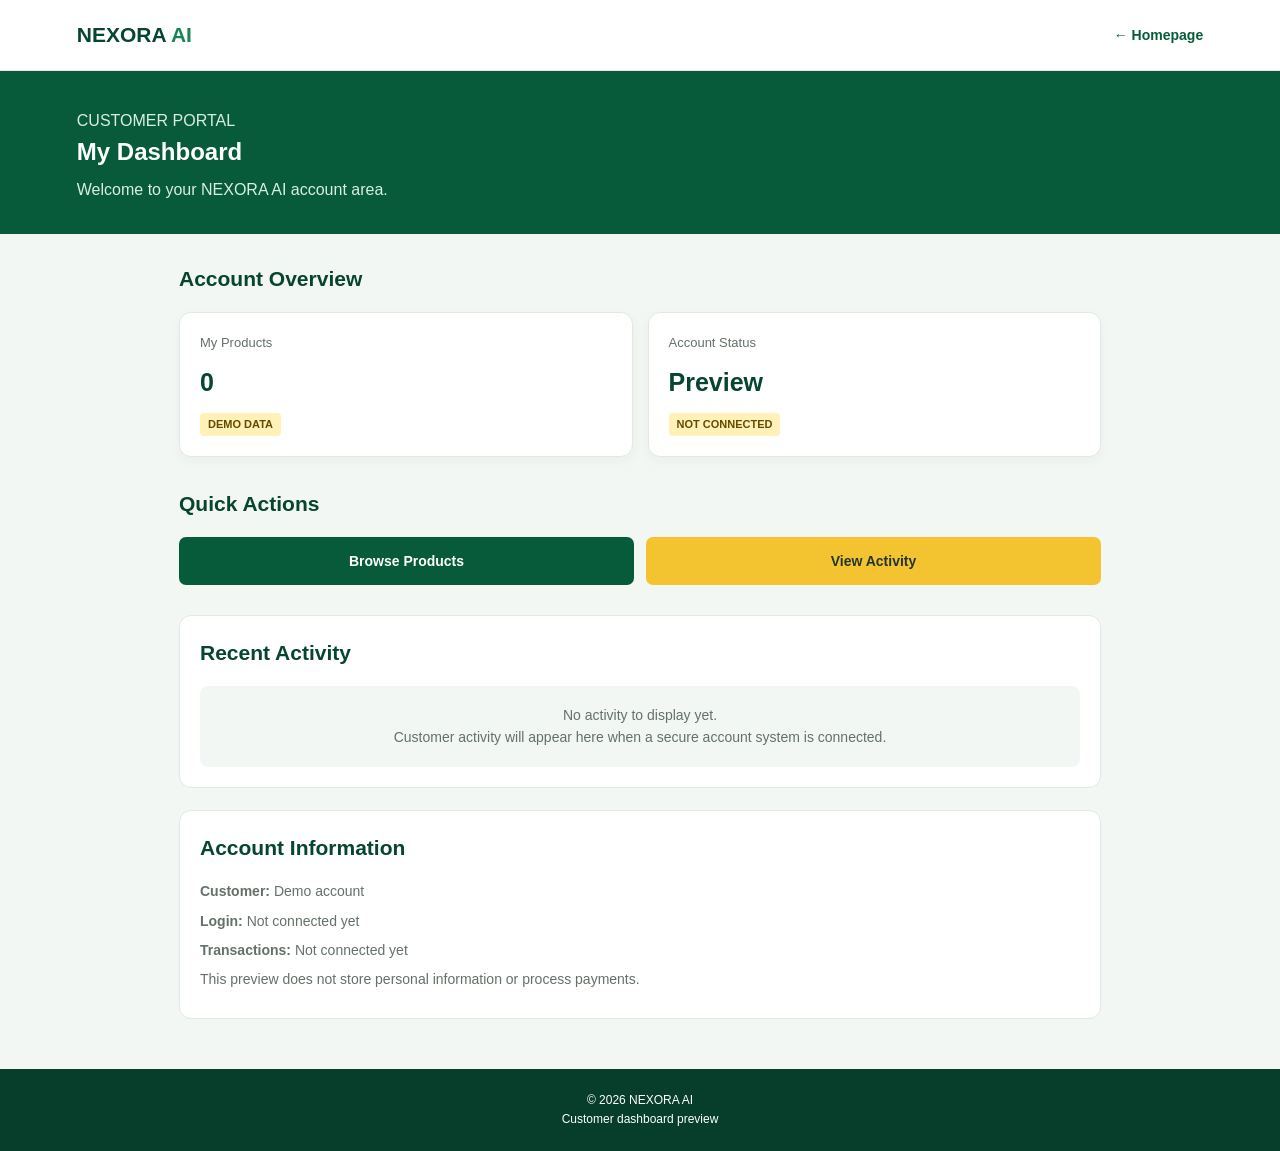
==== dashboard.html @ 17c84455 "Create dashboard.html" ====
<!DOCTYPE html>
<html lang="en">
<head>
  <meta charset="UTF-8">
  <meta name="viewport" content="width=device-width, initial-scale=1.0">
  <title>Customer Dashboard | NEXORA AI</title>

  <style>
    * {
      box-sizing: border-box;
      margin: 0;
      padding: 0;
    }

    body {
      font-family: Arial, sans-serif;
      background: #f3f7f4;
      color: #24352b;
      line-height: 1.6;
    }

    header {
      background: #ffffff;
      padding: 18px 6%;
      display: flex;
      justify-content: space-between;
      align-items: center;
      gap: 12px;
      border-bottom: 1px solid #e1e9e3;
    }

    .logo {
      color: #06452f;
      font-size: 21px;
      font-weight: 800;
      text-decoration: none;
    }

    .logo span {
      color: #168653;
    }

    .home-link {
      color: #075b3b;
      font-size: 14px;
      font-weight: bold;
      text-decoration: none;
    }

    .welcome {
      background: #075b3b;
      color: white;
      padding: 32px 6%;
    }

    .welcome p {
      color: #d9eee2;
      margin-top: 5px;
    }

    .container {
      max-width: 1050px;
      margin: auto;
      padding: 28px 5%;
    }

    .section-title {
      color: #06452f;
      margin-bottom: 16px;
      font-size: 21px;
    }

    .cards {
      display: grid;
      grid-template-columns: repeat(2, minmax(0, 1fr));
      gap: 15px;
      margin-bottom: 30px;
    }

    .card {
      background: white;
      padding: 20px;
      border: 1px solid #e1e9e3;
      border-radius: 12px;
      box-shadow: 0 4px 12px rgba(0, 50, 25, 0.04);
    }

    .card-label {
      color: #647168;
      font-size: 13px;
    }

    .card h3 {
      color: #06452f;
      font-size: 25px;
      margin: 8px 0;
    }

    .demo-label {
      display: inline-block;
      background: #fff1b8;
      color: #644b00;
      border-radius: 4px;
      padding: 3px 8px;
      font-size: 11px;
      font-weight: bold;
    }

    .actions {
      display: grid;
      grid-template-columns: repeat(2, minmax(0, 1fr));
      gap: 12px;
      margin-bottom: 30px;
    }

    .action-link {
      display: block;
      text-align: center;
      background: #075b3b;
      color: white;
      padding: 13px 10px;
      border-radius: 7px;
      text-decoration: none;
      font-weight: bold;
      font-size: 14px;
    }

    .action-link.secondary {
      background: #f4c430;
      color: #24352b;
    }

    .panel {
      background: white;
      border: 1px solid #e1e9e3;
      border-radius: 12px;
      padding: 20px;
      margin-bottom: 22px;
    }

    .panel p {
      color: #647168;
      font-size: 14px;
      margin: 7px 0;
    }

    .empty-state {
      background: #f3f7f4;
      border-radius: 8px;
      padding: 18px;
      text-align: center;
      color: #647168;
      font-size: 14px;
    }

    footer {
      background: #063d2b;
      color: white;
      text-align: center;
      padding: 22px;
      font-size: 12px;
    }

    @media (max-width: 420px) {
      .cards {
        grid-template-columns: 1fr;
      }

      .welcome {
        padding: 26px 6%;
      }

      .container {
        padding: 23px 5%;
      }
    }
  </style>
</head>

<body>

  <header>
    <a class="logo" href="index.html">NEXORA <span>AI</span></a>
    <a class="home-link" href="index.html">← Homepage</a>
  </header>

  <section class="welcome">
    <p>CUSTOMER PORTAL</p>
    <h1>My Dashboard</h1>
    <p>Welcome to your NEXORA AI account area.</p>
  </section>

  <main class="container">

    <h2 class="section-title">Account Overview</h2>

    <div class="cards">
      <article class="card">
        <p class="card-label">My Products</p>
        <h3>0</h3>
        <span class="demo-label">DEMO DATA</span>
      </article>

      <article class="card">
        <p class="card-label">Account Status</p>
        <h3>Preview</h3>
        <span class="demo-label">NOT CONNECTED</span>
      </article>
    </div>

    <h2 class="section-title">Quick Actions</h2>

    <div class="actions">
      <a class="action-link" href="index.html#products">
        Browse Products
      </a>

      <a class="action-link secondary" href="#activity">
        View Activity
      </a>
    </div>

    <section class="panel" id="activity">
      <h2 class="section-title">Recent Activity</h2>
      <div class="empty-state">
        No activity to display yet.
        <br>
        Customer activity will appear here when a secure account system is connected.
      </div>
    </section>

    <section class="panel">
      <h2 class="section-title">Account Information</h2>
      <p><strong>Customer:</strong> Demo account</p>
      <p><strong>Login:</strong> Not connected yet</p>
      <p><strong>Transactions:</strong> Not connected yet</p>
      <p>This preview does not store personal information or process payments.</p>
    </section>

  </main>

  <footer>
    <p>© 2026 NEXORA AI</p>
    <p>Customer dashboard preview</p>
  </footer>

</body>
</html>
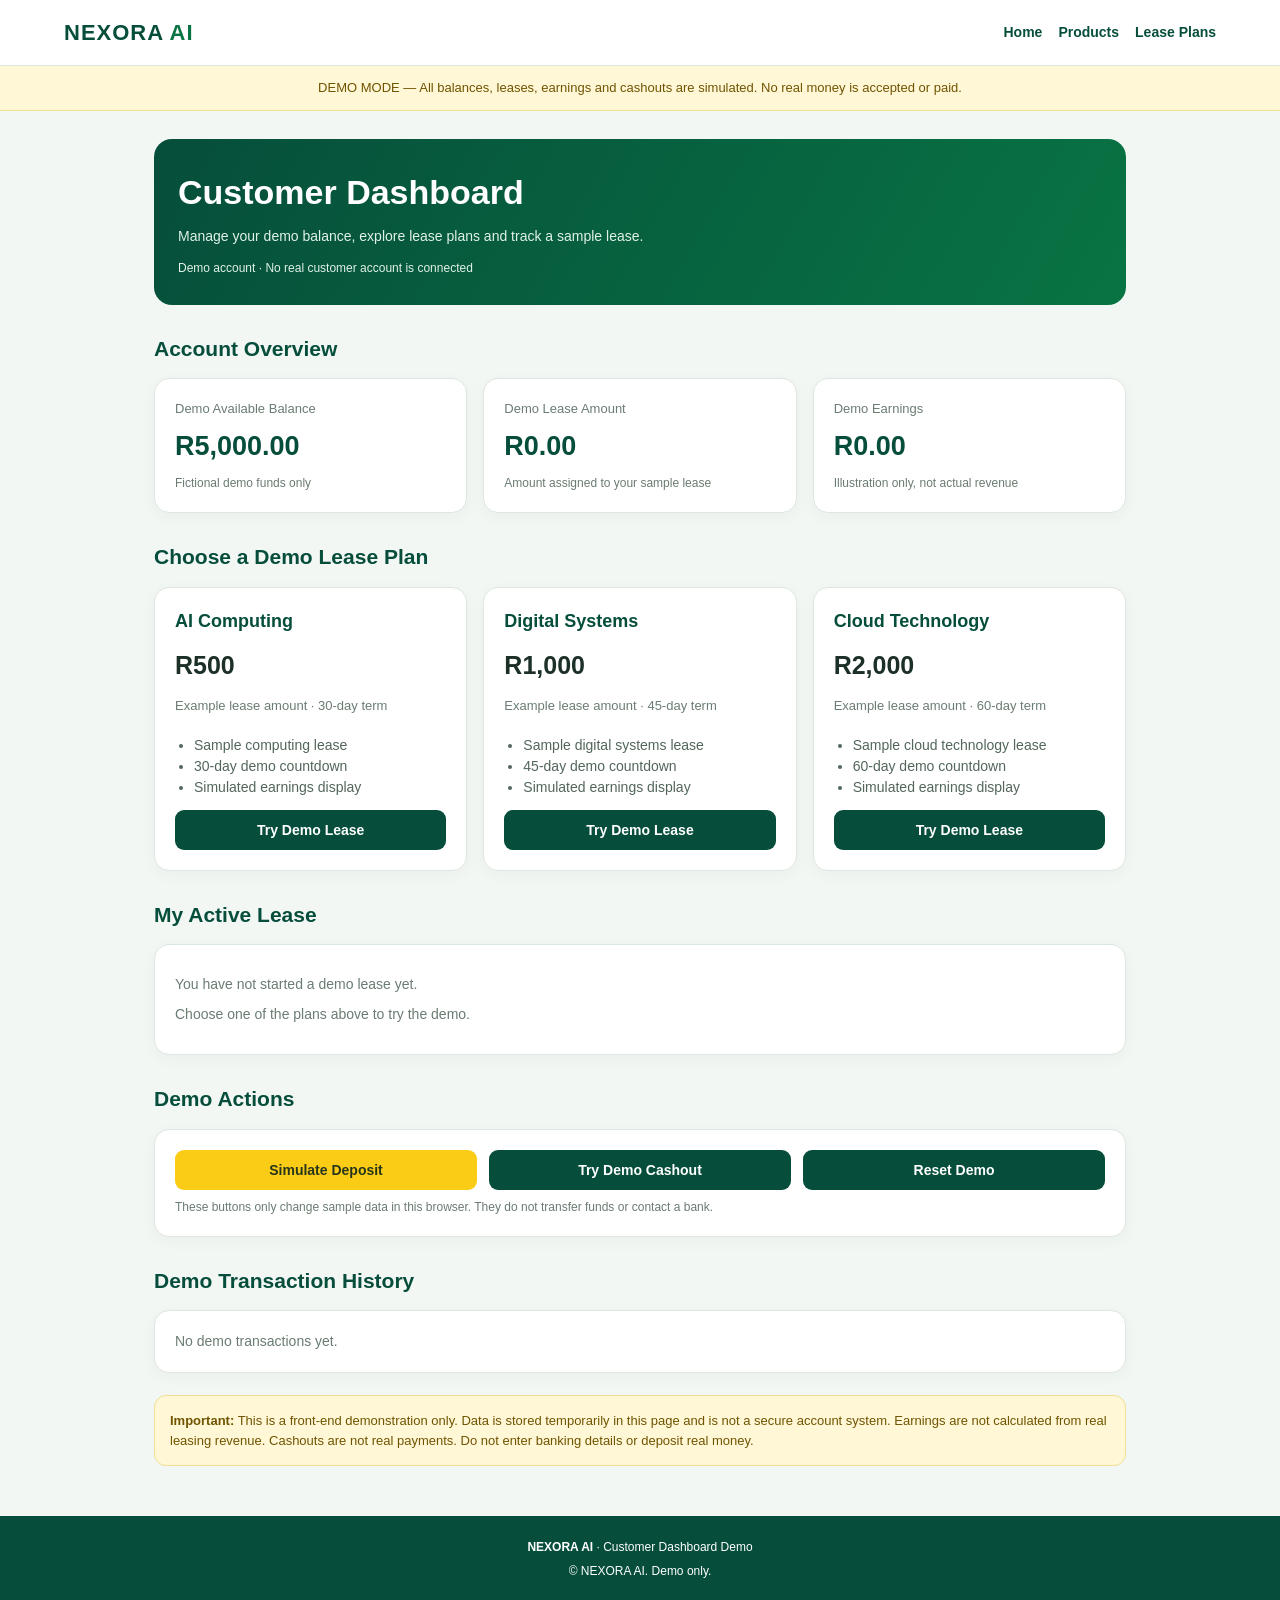
==== commit 8e00f574: "Create dashboard.html" ====
--- a/dashboard.html
+++ b/dashboard.html
@@ -4,9 +4,21 @@
 <head>
   <meta charset="UTF-8">
   <meta name="viewport" content="width=device-width, initial-scale=1.0">
+  <meta name="theme-color" content="#064e3b">
   <title>Customer Dashboard | NEXORA AI</title>
 
   <style>
+    :root {
+      --green: #064e3b;
+      --green2: #087443;
+      --yellow: #facc15;
+      --light: #f3f7f4;
+      --white: #ffffff;
+      --text: #1d3027;
+      --muted: #6b7c72;
+      --border: #dce7df;
+    }
+
     * {
       box-sizing: border-box;
       margin: 0;
@@ -14,236 +26,632 @@
     }
 
     body {
-      font-family: Arial, sans-serif;
-      background: #f3f7f4;
-      color: #24352b;
-      line-height: 1.6;
+      font-family: Arial, Helvetica, sans-serif;
+      background: var(--light);
+      color: var(--text);
+      line-height: 1.5;
     }
 
     header {
-      background: #ffffff;
-      padding: 18px 6%;
+      background: var(--white);
+      padding: 16px 5%;
       display: flex;
       justify-content: space-between;
       align-items: center;
       gap: 12px;
-      border-bottom: 1px solid #e1e9e3;
+      flex-wrap: wrap;
+      border-bottom: 1px solid var(--border);
     }
 
     .logo {
-      color: #06452f;
-      font-size: 21px;
+      color: var(--green);
+      font-size: 22px;
       font-weight: 800;
+      letter-spacing: 1px;
+    }
+
+    .logo span {
+      color: var(--green2);
+    }
+
+    nav {
+      display: flex;
+      gap: 16px;
+      flex-wrap: wrap;
+      align-items: center;
+    }
+
+    nav a {
+      color: var(--green);
       text-decoration: none;
-    }
-
-    .logo span {
-      color: #168653;
-    }
-
-    .home-link {
-      color: #075b3b;
       font-size: 14px;
       font-weight: bold;
-      text-decoration: none;
+    }
+
+    .demo-banner {
+      background: #fff7d6;
+      color: #705400;
+      padding: 12px 5%;
+      text-align: center;
+      font-size: 13px;
+      border-bottom: 1px solid #f2df91;
+    }
+
+    main {
+      max-width: 1100px;
+      margin: auto;
+      padding: 28px 5% 50px;
     }
 
     .welcome {
-      background: #075b3b;
+      background: linear-gradient(120deg, #064e3b, #087443);
       color: white;
-      padding: 32px 6%;
+      border-radius: 18px;
+      padding: 28px 24px;
+      margin-bottom: 24px;
+    }
+
+    .welcome h1 {
+      font-size: clamp(25px, 5vw, 34px);
+      margin-bottom: 8px;
     }
 
     .welcome p {
-      color: #d9eee2;
-      margin-top: 5px;
-    }
-
-    .container {
-      max-width: 1050px;
-      margin: auto;
-      padding: 28px 5%;
+      color: #e0f2e8;
+      font-size: 14px;
     }
 
     .section-title {
-      color: #06452f;
-      margin-bottom: 16px;
       font-size: 21px;
-    }
-
-    .cards {
+      margin: 28px 0 14px;
+      color: var(--green);
+    }
+
+    .grid {
       display: grid;
-      grid-template-columns: repeat(2, minmax(0, 1fr));
-      gap: 15px;
-      margin-bottom: 30px;
+      grid-template-columns: repeat(auto-fit, minmax(220px, 1fr));
+      gap: 16px;
     }
 
     .card {
-      background: white;
+      background: var(--white);
+      border: 1px solid var(--border);
+      border-radius: 15px;
       padding: 20px;
-      border: 1px solid #e1e9e3;
-      border-radius: 12px;
-      box-shadow: 0 4px 12px rgba(0, 50, 25, 0.04);
+      box-shadow: 0 4px 15px rgba(10, 50, 30, 0.04);
     }
 
     .card-label {
-      color: #647168;
+      color: var(--muted);
       font-size: 13px;
-    }
-
-    .card h3 {
-      color: #06452f;
+      margin-bottom: 7px;
+    }
+
+    .amount {
+      color: var(--green);
+      font-size: 27px;
+      font-weight: 800;
+      overflow-wrap: anywhere;
+    }
+
+    .small-note {
+      color: var(--muted);
+      font-size: 12px;
+      margin-top: 8px;
+    }
+
+    .plan {
+      display: flex;
+      flex-direction: column;
+      gap: 12px;
+    }
+
+    .plan h3 {
+      color: var(--green);
+      font-size: 18px;
+    }
+
+    .plan-price {
       font-size: 25px;
-      margin: 8px 0;
-    }
-
-    .demo-label {
+      font-weight: 800;
+    }
+
+    .plan ul {
+      padding-left: 19px;
+      color: #52665a;
+      font-size: 14px;
+    }
+
+    button {
+      border: none;
+      border-radius: 9px;
+      background: var(--green);
+      color: white;
+      font-weight: bold;
+      font-size: 14px;
+      padding: 12px 15px;
+      cursor: pointer;
+      width: 100%;
+    }
+
+    button:hover {
+      background: var(--green2);
+    }
+
+    button.yellow {
+      background: var(--yellow);
+      color: #26351c;
+    }
+
+    button.yellow:hover {
+      background: #e9b900;
+    }
+
+    button:disabled {
+      opacity: 0.5;
+      cursor: not-allowed;
+    }
+
+    .status {
       display: inline-block;
-      background: #fff1b8;
-      color: #644b00;
-      border-radius: 4px;
-      padding: 3px 8px;
-      font-size: 11px;
+      background: #e1f5e8;
+      color: #17653c;
+      border-radius: 30px;
+      padding: 5px 10px;
+      font-size: 12px;
       font-weight: bold;
+    }
+
+    .status.waiting {
+      background: #fff2c8;
+      color: #775900;
+    }
+
+    .lease-details p {
+      margin: 9px 0;
+      font-size: 14px;
+      overflow-wrap: anywhere;
+    }
+
+    .lease-details strong {
+      color: var(--green);
+    }
+
+    .empty {
+      color: var(--muted);
+      font-size: 14px;
     }
 
     .actions {
       display: grid;
-      grid-template-columns: repeat(2, minmax(0, 1fr));
+      grid-template-columns: repeat(auto-fit, minmax(180px, 1fr));
       gap: 12px;
-      margin-bottom: 30px;
-    }
-
-    .action-link {
-      display: block;
-      text-align: center;
-      background: #075b3b;
-      color: white;
-      padding: 13px 10px;
-      border-radius: 7px;
-      text-decoration: none;
-      font-weight: bold;
-      font-size: 14px;
-    }
-
-    .action-link.secondary {
-      background: #f4c430;
-      color: #24352b;
-    }
-
-    .panel {
-      background: white;
-      border: 1px solid #e1e9e3;
+    }
+
+    .notice {
+      background: #fff7d6;
+      border: 1px solid #f2df91;
+      color: #705400;
+      padding: 15px;
       border-radius: 12px;
-      padding: 20px;
-      margin-bottom: 22px;
-    }
-
-    .panel p {
-      color: #647168;
-      font-size: 14px;
-      margin: 7px 0;
-    }
-
-    .empty-state {
-      background: #f3f7f4;
-      border-radius: 8px;
-      padding: 18px;
-      text-align: center;
-      color: #647168;
-      font-size: 14px;
+      font-size: 13px;
+      margin-top: 22px;
+    }
+
+    .history {
+      overflow-wrap: anywhere;
+      font-size: 13px;
+    }
+
+    .history-item {
+      padding: 12px 0;
+      border-bottom: 1px solid var(--border);
+    }
+
+    .history-item:last-child {
+      border-bottom: none;
     }
 
     footer {
-      background: #063d2b;
+      background: var(--green);
       color: white;
       text-align: center;
-      padding: 22px;
+      padding: 22px 5%;
       font-size: 12px;
     }
 
-    @media (max-width: 420px) {
-      .cards {
-        grid-template-columns: 1fr;
+    @media (max-width: 480px) {
+      header {
+        align-items: flex-start;
+      }
+
+      nav {
+        gap: 12px;
       }
 
       .welcome {
-        padding: 26px 6%;
-      }
-
-      .container {
-        padding: 23px 5%;
+        padding: 23px 18px;
+      }
+
+      .amount {
+        font-size: 24px;
       }
     }
   </style>
 </head>
 
 <body>
-
   <header>
-    <a class="logo" href="index.html">NEXORA <span>AI</span></a>
-    <a class="home-link" href="index.html">← Homepage</a>
+    <a class="logo" href="index.html" style="text-decoration:none">
+      NEXORA <span>AI</span>
+    </a>
+
+    <nav>
+      <a href="index.html">Home</a>
+      <a href="product.html">Products</a>
+      <a href="#plans">Lease Plans</a>
+    </nav>
   </header>
 
-  <section class="welcome">
-    <p>CUSTOMER PORTAL</p>
-    <h1>My Dashboard</h1>
-    <p>Welcome to your NEXORA AI account area.</p>
-  </section>
-
-  <main class="container">
+  <div class="demo-banner">
+    DEMO MODE — All balances, leases, earnings and cashouts are simulated.
+    No real money is accepted or paid.
+  </div>
+
+  <main>
+    <section class="welcome">
+      <h1>Customer Dashboard</h1>
+      <p>Manage your demo balance, explore lease plans and track a sample lease.</p>
+      <p style="margin-top:12px;font-size:12px">
+        Demo account · No real customer account is connected
+      </p>
+    </section>
 
     <h2 class="section-title">Account Overview</h2>
 
-    <div class="cards">
-      <article class="card">
-        <p class="card-label">My Products</p>
-        <h3>0</h3>
-        <span class="demo-label">DEMO DATA</span>
+    <div class="grid">
+      <div class="card">
+        <p class="card-label">Demo Available Balance</p>
+        <p class="amount" id="balance">R5,000.00</p>
+        <p class="small-note">Fictional demo funds only</p>
+      </div>
+
+      <div class="card">
+        <p class="card-label">Demo Lease Amount</p>
+        <p class="amount" id="leaseAmount">R0.00</p>
+        <p class="small-note">Amount assigned to your sample lease</p>
+      </div>
+
+      <div class="card">
+        <p class="card-label">Demo Earnings</p>
+        <p class="amount" id="earnings">R0.00</p>
+        <p class="small-note">Illustration only, not actual revenue</p>
+      </div>
+    </div>
+
+    <h2 class="section-title" id="plans">Choose a Demo Lease Plan</h2>
+
+    <div class="grid">
+      <article class="card plan">
+        <h3>AI Computing</h3>
+        <p class="plan-price">R500</p>
+        <p class="card-label">Example lease amount · 30-day term</p>
+        <ul>
+          <li>Sample computing lease</li>
+          <li>30-day demo countdown</li>
+          <li>Simulated earnings display</li>
+        </ul>
+        <button onclick="startLease('AI Computing', 500, 30)">
+          Try Demo Lease
+        </button>
       </article>
 
-      <article class="card">
-        <p class="card-label">Account Status</p>
-        <h3>Preview</h3>
-        <span class="demo-label">NOT CONNECTED</span>
+      <article class="card plan">
+        <h3>Digital Systems</h3>
+        <p class="plan-price">R1,000</p>
+        <p class="card-label">Example lease amount · 45-day term</p>
+        <ul>
+          <li>Sample digital systems lease</li>
+          <li>45-day demo countdown</li>
+          <li>Simulated earnings display</li>
+        </ul>
+        <button onclick="startLease('Digital Systems', 1000, 45)">
+          Try Demo Lease
+        </button>
+      </article>
+
+      <article class="card plan">
+        <h3>Cloud Technology</h3>
+        <p class="plan-price">R2,000</p>
+        <p class="card-label">Example lease amount · 60-day term</p>
+        <ul>
+          <li>Sample cloud technology lease</li>
+          <li>60-day demo countdown</li>
+          <li>Simulated earnings display</li>
+        </ul>
+        <button onclick="startLease('Cloud Technology', 2000, 60)">
+          Try Demo Lease
+        </button>
       </article>
     </div>
 
-    <h2 class="section-title">Quick Actions</h2>
-
-    <div class="actions">
-      <a class="action-link" href="index.html#products">
-        Browse Products
-      </a>
-
-      <a class="action-link secondary" href="#activity">
-        View Activity
-      </a>
+    <h2 class="section-title">My Active Lease</h2>
+
+    <section class="card lease-details" id="activeLease">
+      <p class="empty">You have not started a demo lease yet.</p>
+      <p class="small-note">Choose one of the plans above to try the demo.</p>
+    </section>
+
+    <h2 class="section-title">Demo Actions</h2>
+
+    <div class="card">
+      <div class="actions">
+        <button class="yellow" onclick="simulateDeposit()">
+          Simulate Deposit
+        </button>
+        <button onclick="requestCashout()">
+          Try Demo Cashout
+        </button>
+        <button onclick="resetDemo()">
+          Reset Demo
+        </button>
+      </div>
+      <p class="small-note">
+        These buttons only change sample data in this browser.
+        They do not transfer funds or contact a bank.
+      </p>
     </div>
 
-    <section class="panel" id="activity">
-      <h2 class="section-title">Recent Activity</h2>
-      <div class="empty-state">
-        No activity to display yet.
-        <br>
-        Customer activity will appear here when a secure account system is connected.
-      </div>
+    <h2 class="section-title">Demo Transaction History</h2>
+
+    <section class="card history" id="history">
+      <p class="empty">No demo transactions yet.</p>
     </section>
 
-    <section class="panel">
-      <h2 class="section-title">Account Information</h2>
-      <p><strong>Customer:</strong> Demo account</p>
-      <p><strong>Login:</strong> Not connected yet</p>
-      <p><strong>Transactions:</strong> Not connected yet</p>
-      <p>This preview does not store personal information or process payments.</p>
-    </section>
-
+    <div class="notice">
+      <strong>Important:</strong> This is a front-end demonstration only.
+      Data is stored temporarily in this page and is not a secure account
+      system. Earnings are not calculated from real leasing revenue.
+      Cashouts are not real payments. Do not enter banking details or
+      deposit real money.
+    </div>
   </main>
 
   <footer>
-    <p>© 2026 NEXORA AI</p>
-    <p>Customer dashboard preview</p>
+    <p><strong>NEXORA AI</strong> · Customer Dashboard Demo</p>
+    <p style="margin-top:6px">
+      © <span id="year"></span> NEXORA AI. Demo only.
+    </p>
   </footer>
 
+  <script>
+    const INITIAL_BALANCE = 5000;
+
+    let balance = INITIAL_BALANCE;
+    let lease = null;
+    let earnings = 0;
+    let history = [];
+
+    const money = value =>
+      "R" + value.toLocaleString("en-ZA", {
+        minimumFractionDigits: 2,
+        maximumFractionDigits: 2
+      });
+
+    function addHistory(message) {
+      history.unshift({
+        message,
+        date: new Date().toLocaleString("en-ZA")
+      });
+      renderHistory();
+    }
+
+    function renderHistory() {
+      const box = document.getElementById("history");
+
+      if (history.length === 0) {
+        box.innerHTML = '<p class="empty">No demo transactions yet.</p>';
+        return;
+      }
+
+      box.innerHTML = history.map(item =>
+        '<div class="history-item"><strong>' +
+        escapeHTML(item.message) +
+        '</strong><br><span class="small-note">' +
+        escapeHTML(item.date) +
+        '</span></div>'
+      ).join("");
+    }
+
+    function escapeHTML(value) {
+      return String(value).replace(/[&<>"']/g, char => ({
+        "&": "&amp;",
+        "<": "&lt;",
+        ">": "&gt;",
+        '"': "&quot;",
+        "'": "&#39;"
+      })[char]);
+    }
+
+    function render() {
+      document.getElementById("balance").textContent = money(balance);
+      document.getElementById("leaseAmount").textContent =
+        money(lease ? lease.amount : 0);
+      document.getElementById("earnings").textContent = money(earnings);
+
+      const box = document.getElementById("activeLease");
+
+      if (!lease) {
+        box.innerHTML =
+          '<p class="empty">You have not started a demo lease yet.</p>' +
+          '<p class="small-note">Choose one of the plans above to try the demo.</p>';
+        return;
+      }
+
+      const remaining = lease.endTime - Date.now();
+      const completed = remaining <= 0;
+
+      box.innerHTML =
+        '<p><strong>Product:</strong> ' + escapeHTML(lease.name) + '</p>' +
+        '<p><strong>Lease amount:</strong> ' + money(lease.amount) + '</p>' +
+        '<p><strong>Started:</strong> ' + escapeHTML(lease.startDate) + '</p>' +
+        '<p><strong>Ends:</strong> ' + escapeHTML(lease.endDate) + '</p>' +
+        '<p><strong>Status:</strong> <span class="status ' +
+        (completed ? '' : 'waiting') + '">' +
+        (completed ? 'Demo term completed' : 'Demo lease active') +
+        '</span></p>' +
+        '<p><strong>Time remaining:</strong> ' +
+        (completed ? 'Term completed' : formatTime(remaining)) + '</p>' +
+        '<p class="small-note">The countdown is shortened for demonstration.
+        No real earnings accrue during this period.</p>';
+
+      const buttons = document.querySelectorAll(".plan button");
+      buttons.forEach(button => {
+        button.disabled = !!lease;
+      });
+    }
+
+    function formatTime(ms) {
+      const totalSeconds = Math.max(0, Math.floor(ms / 1000));
+      const days = Math.floor(totalSeconds / 86400);
+      const hours = Math.floor((totalSeconds % 86400) / 3600);
+      const minutes = Math.floor((totalSeconds % 3600) / 60);
+      const seconds = totalSeconds % 60;
+
+      return days + "d " + hours + "h " +
+        minutes + "m " + seconds + "s";
+    }
+
+    function startLease(name, amount, days) {
+      if (lease) {
+        alert("Finish or reset your current demo lease first.");
+        return;
+      }
+
+      if (balance < amount) {
+        alert("Your demo balance is too low. Try the demo deposit button.");
+        return;
+      }
+
+      const confirmed = confirm(
+        "Start a simulated " + name + " lease for " +
+        money(amount) + " with a " + days +
+        "-day example term? No real money will be used."
+      );
+
+      if (!confirmed) return;
+
+      balance -= amount;
+
+      // One demo day lasts 10 seconds so the countdown can be tested.
+      const demoDuration = days * 10 * 1000;
+      const startTime = Date.now();
+
+      lease = {
+        name,
+        amount,
+        days,
+        startTime,
+        endTime: startTime + demoDuration,
+        startDate: new Date(startTime).toLocaleString("en-ZA"),
+        endDate: new Date(startTime + demoDuration).toLocaleString("en-ZA"),
+        cashoutDone: false
+      };
+
+      earnings = 0;
+      addHistory("Started simulated lease: " + name + " (" + money(amount) + ")");
+      render();
+    }
+
+    function simulateDeposit() {
+      const amount = 1000;
+
+      const confirmed = confirm(
+        "Add R1,000 in fictional demo funds? This does not process a real payment."
+      );
+
+      if (!confirmed) return;
+
+      balance += amount;
+      addHistory("Simulated demo deposit: " + money(amount));
+      render();
+      alert("Demo balance updated. No payment was made.");
+    }
+
+    function requestCashout() {
+      if (!lease) {
+        alert("Start a demo lease before trying the cashout feature.");
+        return;
+      }
+
+      if (Date.now() < lease.endTime) {
+        alert(
+          "Your demo lease has not ended yet. Wait for the countdown to finish."
+        );
+        return;
+      }
+
+      if (lease.cashoutDone) {
+        alert("The demo cashout has already been completed.");
+        return;
+      }
+
+      // No invented profit: this demo returns the simulated lease amount only.
+      const payout = lease.amount;
+
+      const confirmed = confirm(
+        "Simulate cashout of " + money(payout) +
+        "? This is a fictional demonstration, not a real payment."
+      );
+
+      if (!confirmed) return;
+
+      balance += payout;
+      lease.cashoutDone = true;
+
+      addHistory("Simulated cashout completed: " + money(payout));
+      render();
+
+      alert(
+        "Demo cashout complete. The fictional amount was added to the demo balance. No money was transferred."
+      );
+    }
+
+    function resetDemo() {
+      const confirmed = confirm(
+        "Reset all demo balances, leases and transaction history?"
+      );
+
+      if (!confirmed) return;
+
+      balance = INITIAL_BALANCE;
+      lease = null;
+      earnings = 0;
+      history = [];
+
+      renderHistory();
+      render();
+
+      document.querySelectorAll(".plan button").forEach(button => {
+        button.disabled = false;
+      });
+
+      alert("Demo reset complete.");
+    }
+
+    document.getElementById("year").textContent =
+      new Date().getFullYear();
+
+    render();
+
+    // Refresh the countdown once per second.
+    setInterval(() => {
+      if (lease && Date.now() >= lease.endTime && !lease.cashoutDone) {
+        render();
+      } else if (lease) {
+        render();
+      }
+    }, 1000);
+  </script>
 </body>
 </html>
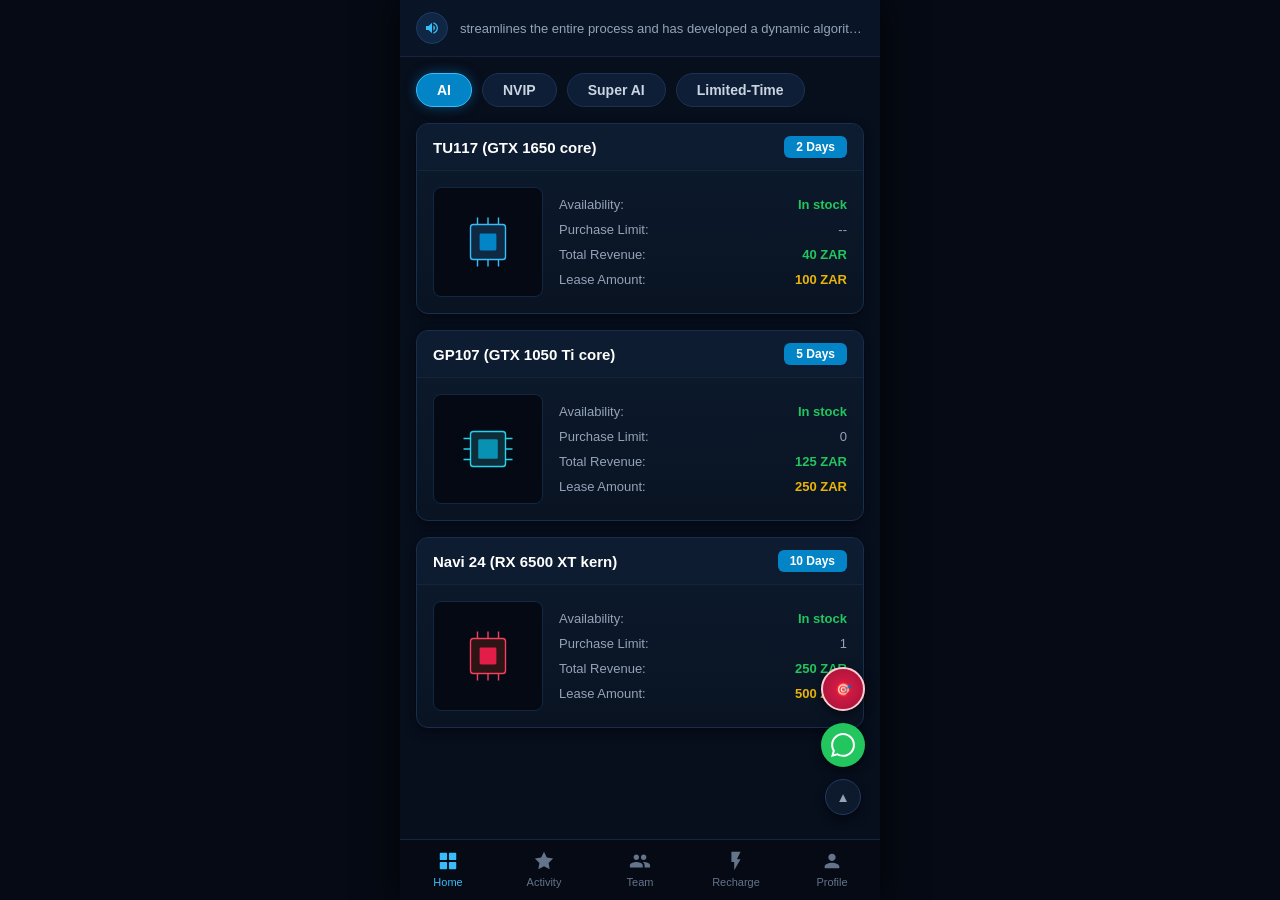
==== commit de12cf0d: "Update print statement from 'Hello' to 'Goodbye'" ====
--- a/dashboard.html
+++ b/dashboard.html
@@ -1,657 +1,1133 @@
-
 <!DOCTYPE html>
 <html lang="en">
 <head>
-  <meta charset="UTF-8">
-  <meta name="viewport" content="width=device-width, initial-scale=1.0">
-  <meta name="theme-color" content="#064e3b">
-  <title>Customer Dashboard | NEXORA AI</title>
-
+  <meta charset="UTF-8" />
+  <meta name="viewport" content="width=device-width, initial-scale=1.0" />
+  <title>AI Hardware Dashboard Platform</title>
   <style>
-    :root {
-      --green: #064e3b;
-      --green2: #087443;
-      --yellow: #facc15;
-      --light: #f3f7f4;
-      --white: #ffffff;
-      --text: #1d3027;
-      --muted: #6b7c72;
-      --border: #dce7df;
-    }
-
+    /* ==========================================================================
+       RESET & BASE STYLES
+       ========================================================================== */
     * {
       box-sizing: border-box;
       margin: 0;
       padding: 0;
+      font-family: -apple-system, BlinkMacSystemFont, "Segoe UI", Roboto, Helvetica, Arial, sans-serif;
+      -webkit-tap-highlight-color: transparent;
     }
 
     body {
-      font-family: Arial, Helvetica, sans-serif;
-      background: var(--light);
-      color: var(--text);
-      line-height: 1.5;
-    }
-
-    header {
-      background: var(--white);
-      padding: 16px 5%;
+      background-color: #050a14;
+      color: #e2e8f0;
+      display: flex;
+      justify-content: center;
+      min-height: 100vh;
+    }
+
+    /* Mobile Container App Frame */
+    .app-container {
+      width: 100%;
+      max-width: 480px;
+      background-color: #070e1c;
+      min-height: 100vh;
+      position: relative;
+      padding-bottom: 90px;
+      box-shadow: 0 0 35px rgba(0, 0, 0, 0.8);
+      display: flex;
+      flex-direction: column;
+    }
+
+    /* Page View Containers */
+    .page-view {
+      display: none;
+      flex-direction: column;
+      width: 100%;
+    }
+
+    .page-view.active {
+      display: flex;
+    }
+
+    /* ==========================================================================
+       HOME PAGE STYLES
+       ========================================================================== */
+    .header-ticker {
+      display: flex;
+      align-items: center;
+      padding: 12px 16px;
+      background: rgba(11, 23, 42, 0.8);
+      border-bottom: 1px solid #14243b;
+      gap: 12px;
+    }
+
+    .audio-icon-btn {
+      background: #0f2744;
+      border: 1px solid #1c3c66;
+      border-radius: 50%;
+      width: 32px;
+      height: 32px;
+      display: flex;
+      align-items: center;
+      justify-content: center;
+      color: #38bdf8;
+      cursor: pointer;
+      flex-shrink: 0;
+    }
+
+    .ticker-text {
+      font-size: 13px;
+      color: #94a3b8;
+      white-space: nowrap;
+      overflow: hidden;
+      text-overflow: ellipsis;
+      flex-grow: 1;
+    }
+
+    .tabs-wrapper {
+      padding: 16px;
+      overflow-x: auto;
+      scrollbar-width: none;
+      -ms-overflow-style: none;
+    }
+
+    .tabs-wrapper::-webkit-scrollbar {
+      display: none;
+    }
+
+    .tabs-list {
+      display: flex;
+      gap: 10px;
+      width: max-content;
+    }
+
+    .tab-btn {
+      background: #0e1e36;
+      border: 1px solid #1a3254;
+      color: #cbd5e1;
+      padding: 8px 20px;
+      border-radius: 20px;
+      font-size: 14px;
+      font-weight: 600;
+      cursor: pointer;
+      transition: all 0.2s ease;
+    }
+
+    .tab-btn.active {
+      background: #0284c7;
+      border-color: #38bdf8;
+      color: #ffffff;
+      box-shadow: 0 0 12px rgba(2, 132, 199, 0.5);
+    }
+
+    .cards-container {
+      padding: 0 16px;
+      display: flex;
+      flex-direction: column;
+      gap: 16px;
+    }
+
+    .card {
+      background: linear-gradient(180deg, #0d1b2e 0%, #091322 100%);
+      border: 1px solid #182e4b;
+      border-radius: 12px;
+      overflow: hidden;
+      box-shadow: 0 4px 12px rgba(0, 0, 0, 0.4);
+      cursor: pointer;
+    }
+
+    .card-header {
       display: flex;
       justify-content: space-between;
       align-items: center;
-      gap: 12px;
-      flex-wrap: wrap;
-      border-bottom: 1px solid var(--border);
-    }
-
-    .logo {
-      color: var(--green);
+      padding: 12px 16px;
+      border-bottom: 1px solid #14263e;
+      background: rgba(15, 30, 52, 0.5);
+    }
+
+    .card-title {
+      font-size: 15px;
+      font-weight: 700;
+      color: #ffffff;
+    }
+
+    .badge-days {
+      background: #0284c7;
+      color: #ffffff;
+      font-size: 12px;
+      font-weight: 700;
+      padding: 4px 12px;
+      border-radius: 6px;
+    }
+
+    .card-body {
+      display: flex;
+      padding: 16px;
+      gap: 16px;
+      align-items: center;
+    }
+
+    .chip-image-container {
+      width: 110px;
+      height: 110px;
+      background: #040914;
+      border: 1px solid #132742;
+      border-radius: 8px;
+      display: flex;
+      align-items: center;
+      justify-content: center;
+      flex-shrink: 0;
+    }
+
+    .card-details {
+      flex-grow: 1;
+      display: flex;
+      flex-direction: column;
+      gap: 10px;
+    }
+
+    .detail-row {
+      display: flex;
+      justify-content: space-between;
+      align-items: center;
+      font-size: 13px;
+    }
+
+    .detail-label {
+      color: #94a3b8;
+    }
+
+    .status-in-stock {
+      color: #22c55e;
+      font-weight: 600;
+    }
+
+    .value-white {
+      color: #94a3b8;
+    }
+
+    .value-revenue {
+      color: #22c55e;
+      font-weight: 700;
+    }
+
+    .value-lease {
+      color: #eab308;
+      font-weight: 700;
+    }
+
+    /* ==========================================================================
+       PROFILE PAGE STYLES (SCREENSHOT 2)
+       ========================================================================== */
+    .profile-header {
+      padding: 24px 20px 16px 20px;
+      display: flex;
+      align-items: flex-start;
+      gap: 16px;
+      position: relative;
+    }
+
+    .avatar-glow-ring {
+      width: 64px;
+      height: 64px;
+      border-radius: 50%;
+      background: radial-gradient(circle, #0284c7 0%, #0369a1 60%, transparent 100%);
+      display: flex;
+      align-items: center;
+      justify-content: center;
+      border: 2px solid #38bdf8;
+      box-shadow: 0 0 16px rgba(56, 189, 248, 0.4);
+      flex-shrink: 0;
+    }
+
+    .avatar-text {
+      font-weight: 900;
+      font-size: 22px;
+      color: #ffffff;
+      letter-spacing: 1px;
+    }
+
+    .user-info {
+      display: flex;
+      flex-direction: column;
+      gap: 6px;
+      flex-grow: 1;
+    }
+
+    .user-id {
       font-size: 22px;
       font-weight: 800;
+      color: #38bdf8;
+      letter-spacing: 0.5px;
+    }
+
+    .user-badge-row {
+      display: flex;
+      align-items: center;
+      gap: 8px;
+    }
+
+    .vip-badge {
+      background: rgba(2, 132, 199, 0.2);
+      border: 1px solid #0284c7;
+      color: #38bdf8;
+      font-size: 11px;
+      font-weight: 700;
+      padding: 2px 10px;
+      border-radius: 12px;
+      display: inline-flex;
+      align-items: center;
+      gap: 4px;
+    }
+
+    .invitation-code {
+      font-size: 13px;
+      color: #94a3b8;
+      display: flex;
+      align-items: center;
+      gap: 6px;
+    }
+
+    .code-num {
+      color: #cbd5e1;
+      font-weight: 600;
+    }
+
+    .copy-icon {
+      cursor: pointer;
+      color: #64748b;
+      transition: color 0.2s;
+    }
+
+    .copy-icon:hover {
+      color: #38bdf8;
+    }
+
+    .lang-btn {
+      position: absolute;
+      top: 24px;
+      right: 20px;
+      background: rgba(15, 30, 52, 0.8);
+      border: 1px solid #1e3a60;
+      color: #38bdf8;
+      padding: 6px 12px;
+      border-radius: 8px;
+      font-size: 12px;
+      display: flex;
+      align-items: center;
+      gap: 6px;
+      cursor: pointer;
+    }
+
+    /* Cards Grid Layouts */
+    .section-box {
+      margin: 0 16px 16px 16px;
+      background: linear-gradient(180deg, #0b172a 0%, #081120 100%);
+      border: 1px solid #142847;
+      border-radius: 14px;
+      padding: 16px;
+    }
+
+    .grid-2 {
+      display: grid;
+      grid-template-columns: 1fr 1fr;
+      gap: 16px;
+    }
+
+    .grid-2-divider {
+      position: relative;
+    }
+
+    .grid-2-divider::after {
+      content: "";
+      position: absolute;
+      right: -8px;
+      top: 10%;
+      height: 80%;
+      width: 1px;
+      background: #142847;
+    }
+
+    .grid-4 {
+      display: grid;
+      grid-template-columns: repeat(4, 1fr);
+      gap: 8px;
+    }
+
+    .stat-card {
+      display: flex;
+      flex-direction: column;
+      align-items: center;
+      justify-content: center;
+      text-align: center;
+    }
+
+    .stat-val {
+      font-size: 24px;
+      font-weight: 800;
+      color: #38bdf8;
+      margin-bottom: 4px;
+    }
+
+    .stat-label {
+      font-size: 12px;
+      color: #64748b;
+    }
+
+    .stat-val-white {
+      font-size: 20px;
+      font-weight: 700;
+      color: #ffffff;
+      margin-bottom: 4px;
+    }
+
+    .action-card {
+      background: #0d1b2e;
+      border: 1px solid #162c4a;
+      border-radius: 10px;
+      padding: 14px 6px;
+      display: flex;
+      flex-direction: column;
+      align-items: center;
+      justify-content: center;
+      gap: 8px;
+      cursor: pointer;
+      transition: background 0.2s;
+    }
+
+    .action-card:hover {
+      background: #11233b;
+    }
+
+    .action-icon {
+      width: 26px;
+      height: 26px;
+      color: #38bdf8;
+    }
+
+    .action-title {
+      font-size: 12px;
+      font-weight: 600;
+      color: #ffffff;
+      text-align: center;
+      line-height: 1.2;
+    }
+
+    /* Redeem Gift Section */
+    .gift-header {
+      display: flex;
+      align-items: center;
+      gap: 12px;
+      margin-bottom: 14px;
+    }
+
+    .gift-icon-wrapper {
+      width: 38px;
+      height: 38px;
+      background: rgba(2, 132, 199, 0.15);
+      border-radius: 8px;
+      display: flex;
+      align-items: center;
+      justify-content: center;
+      color: #38bdf8;
+    }
+
+    .gift-title {
+      font-size: 14px;
+      font-weight: 700;
+      color: #ffffff;
+    }
+
+    .gift-subtitle {
+      font-size: 11px;
+      color: #64748b;
+    }
+
+    .gift-input-row {
+      display: flex;
+      gap: 10px;
+    }
+
+    .gift-input {
+      flex-grow: 1;
+      background: #091322;
+      border: 1px solid #162c4a;
+      border-radius: 8px;
+      padding: 10px 14px;
+      color: #ffffff;
+      font-size: 13px;
+      outline: none;
       letter-spacing: 1px;
     }
 
-    .logo span {
-      color: var(--green2);
-    }
-
-    nav {
-      display: flex;
-      gap: 16px;
-      flex-wrap: wrap;
-      align-items: center;
-    }
-
-    nav a {
-      color: var(--green);
-      text-decoration: none;
-      font-size: 14px;
-      font-weight: bold;
-    }
-
-    .demo-banner {
-      background: #fff7d6;
-      color: #705400;
-      padding: 12px 5%;
-      text-align: center;
+    .gift-input::placeholder {
+      color: #475569;
+      letter-spacing: normal;
+    }
+
+    .gift-claim-btn {
+      background: #1e293b;
+      border: 1px solid #334155;
+      color: #94a3b8;
+      padding: 0 20px;
+      border-radius: 8px;
       font-size: 13px;
-      border-bottom: 1px solid #f2df91;
-    }
-
-    main {
-      max-width: 1100px;
-      margin: auto;
-      padding: 28px 5% 50px;
-    }
-
-    .welcome {
-      background: linear-gradient(120deg, #064e3b, #087443);
-      color: white;
-      border-radius: 18px;
-      padding: 28px 24px;
-      margin-bottom: 24px;
-    }
-
-    .welcome h1 {
-      font-size: clamp(25px, 5vw, 34px);
-      margin-bottom: 8px;
-    }
-
-    .welcome p {
-      color: #e0f2e8;
-      font-size: 14px;
-    }
-
-    .section-title {
-      font-size: 21px;
-      margin: 28px 0 14px;
-      color: var(--green);
-    }
-
-    .grid {
+      font-weight: 600;
+      cursor: pointer;
+      transition: all 0.2s;
+    }
+
+    .gift-claim-btn.active {
+      background: #0284c7;
+      border-color: #38bdf8;
+      color: #ffffff;
+    }
+
+    /* Secondary Nav List (Bottom of Profile) */
+    .sub-menu-grid {
       display: grid;
-      grid-template-columns: repeat(auto-fit, minmax(220px, 1fr));
-      gap: 16px;
-    }
-
-    .card {
-      background: var(--white);
-      border: 1px solid var(--border);
-      border-radius: 15px;
-      padding: 20px;
-      box-shadow: 0 4px 15px rgba(10, 50, 30, 0.04);
-    }
-
-    .card-label {
-      color: var(--muted);
-      font-size: 13px;
-      margin-bottom: 7px;
-    }
-
-    .amount {
-      color: var(--green);
-      font-size: 27px;
-      font-weight: 800;
-      overflow-wrap: anywhere;
-    }
-
-    .small-note {
-      color: var(--muted);
-      font-size: 12px;
-      margin-top: 8px;
-    }
-
-    .plan {
+      grid-template-columns: repeat(4, 1fr);
+      gap: 8px;
+    }
+
+    /* ==========================================================================
+       FLOATING ACTION BUTTONS
+       ========================================================================== */
+    .floating-widgets {
+      position: fixed;
+      right: calc(50% - 225px);
+      bottom: 85px;
       display: flex;
       flex-direction: column;
       gap: 12px;
-    }
-
-    .plan h3 {
-      color: var(--green);
-      font-size: 18px;
-    }
-
-    .plan-price {
-      font-size: 25px;
-      font-weight: 800;
-    }
-
-    .plan ul {
-      padding-left: 19px;
-      color: #52665a;
-      font-size: 14px;
-    }
-
-    button {
+      align-items: center;
+      z-index: 90;
+    }
+
+    @media (max-width: 480px) {
+      .floating-widgets {
+        right: 16px;
+      }
+    }
+
+    .floating-btn {
+      width: 44px;
+      height: 44px;
+      border-radius: 50%;
+      display: flex;
+      align-items: center;
+      justify-content: center;
+      cursor: pointer;
+      box-shadow: 0 4px 10px rgba(0, 0, 0, 0.5);
       border: none;
-      border-radius: 9px;
-      background: var(--green);
+    }
+
+    .btn-wheel {
+      background: radial-gradient(circle, #e11d48 0%, #9f1239 100%);
+      border: 2px solid #fecdd3;
+    }
+
+    .btn-whatsapp {
+      background: #22c55e;
+      color: white;
+    }
+
+    .btn-scroll-top {
+      background: rgba(15, 30, 52, 0.8);
+      border: 1px solid #1f3a60;
+      color: #94a3b8;
+      width: 36px;
+      height: 36px;
+    }
+
+    /* ==========================================================================
+       BOTTOM NAVIGATION BAR
+       ========================================================================== */
+    .bottom-nav {
+      position: fixed;
+      bottom: 0;
+      left: 50%;
+      transform: translateX(-50%);
+      width: 100%;
+      max-width: 480px;
+      background: #050a14;
+      border-top: 1px solid #14263e;
+      display: flex;
+      justify-content: space-around;
+      padding: 10px 0 12px 0;
+      z-index: 100;
+    }
+
+    .nav-item {
+      display: flex;
+      flex-direction: column;
+      align-items: center;
+      gap: 4px;
+      color: #64748b;
+      text-decoration: none;
+      font-size: 11px;
+      cursor: pointer;
+      width: 20%;
+    }
+
+    .nav-item.active {
+      color: #38bdf8;
+    }
+
+    .nav-icon {
+      width: 22px;
+      height: 22px;
+      fill: currentColor;
+    }
+
+    /* ==========================================================================
+       MODALS & TOASTS
+       ========================================================================== */
+    .modal-overlay {
+      position: fixed;
+      top: 0;
+      left: 0;
+      right: 0;
+      bottom: 0;
+      background: rgba(0, 0, 0, 0.8);
+      display: none;
+      align-items: center;
+      justify-content: center;
+      z-index: 1000;
+      padding: 20px;
+    }
+
+    .modal-overlay.active {
+      display: flex;
+    }
+
+    .modal-content {
+      background: #0d1b2e;
+      border: 1px solid #1e3a60;
+      border-radius: 16px;
+      width: 100%;
+      max-width: 380px;
+      padding: 20px;
+      position: relative;
+    }
+
+    .modal-close {
+      position: absolute;
+      top: 12px;
+      right: 16px;
+      color: #94a3b8;
+      font-size: 20px;
+      cursor: pointer;
+    }
+
+    .modal-btn {
+      width: 100%;
+      padding: 12px;
+      background: #0284c7;
+      border: none;
+      border-radius: 8px;
       color: white;
       font-weight: bold;
-      font-size: 14px;
-      padding: 12px 15px;
+      margin-top: 16px;
       cursor: pointer;
-      width: 100%;
-    }
-
-    button:hover {
-      background: var(--green2);
-    }
-
-    button.yellow {
-      background: var(--yellow);
-      color: #26351c;
-    }
-
-    button.yellow:hover {
-      background: #e9b900;
-    }
-
-    button:disabled {
-      opacity: 0.5;
-      cursor: not-allowed;
-    }
-
-    .status {
-      display: inline-block;
-      background: #e1f5e8;
-      color: #17653c;
-      border-radius: 30px;
-      padding: 5px 10px;
-      font-size: 12px;
-      font-weight: bold;
-    }
-
-    .status.waiting {
-      background: #fff2c8;
-      color: #775900;
-    }
-
-    .lease-details p {
-      margin: 9px 0;
-      font-size: 14px;
-      overflow-wrap: anywhere;
-    }
-
-    .lease-details strong {
-      color: var(--green);
-    }
-
-    .empty {
-      color: var(--muted);
-      font-size: 14px;
-    }
-
-    .actions {
-      display: grid;
-      grid-template-columns: repeat(auto-fit, minmax(180px, 1fr));
-      gap: 12px;
-    }
-
-    .notice {
-      background: #fff7d6;
-      border: 1px solid #f2df91;
-      color: #705400;
-      padding: 15px;
-      border-radius: 12px;
+    }
+
+    .toast-msg {
+      position: fixed;
+      top: 20px;
+      left: 50%;
+      transform: translateX(-50%);
+      background: #0284c7;
+      color: white;
+      padding: 8px 16px;
+      border-radius: 20px;
       font-size: 13px;
-      margin-top: 22px;
-    }
-
-    .history {
-      overflow-wrap: anywhere;
-      font-size: 13px;
-    }
-
-    .history-item {
-      padding: 12px 0;
-      border-bottom: 1px solid var(--border);
-    }
-
-    .history-item:last-child {
-      border-bottom: none;
-    }
-
-    footer {
-      background: var(--green);
-      color: white;
-      text-align: center;
-      padding: 22px 5%;
-      font-size: 12px;
-    }
-
-    @media (max-width: 480px) {
-      header {
-        align-items: flex-start;
-      }
-
-      nav {
-        gap: 12px;
-      }
-
-      .welcome {
-        padding: 23px 18px;
-      }
-
-      .amount {
-        font-size: 24px;
-      }
+      font-weight: 600;
+      box-shadow: 0 4px 12px rgba(0,0,0,0.5);
+      display: none;
+      z-index: 2000;
     }
   </style>
 </head>
-
 <body>
-  <header>
-    <a class="logo" href="index.html" style="text-decoration:none">
-      NEXORA <span>AI</span>
-    </a>
-
-    <nav>
-      <a href="index.html">Home</a>
-      <a href="product.html">Products</a>
-      <a href="#plans">Lease Plans</a>
+
+  <div class="toast-msg" id="toast">Copied to clipboard!</div>
+
+  <div class="app-container">
+
+    <!-- ==========================================================================
+         PAGE 1: HOME MARKET (SCREENSHOT 1)
+         ========================================================================== -->
+    <div class="page-view active" id="page-home">
+      <!-- Header Ticker -->
+      <div class="header-ticker">
+        <button class="audio-icon-btn" onclick="toggleAudio()" aria-label="Audio toggle">
+          <svg width="16" height="16" viewBox="0 0 24 24" fill="currentColor">
+            <path d="M3 9v6h4l5 5V4L7 9H3zm13.5 3c0-1.77-1.02-3.29-2.5-4.03v8.05c1.48-.73 2.5-2.25 2.5-4.02zM14 3.23v2.06c2.89.86 5 3.54 5 6.71s-2.11 5.85-5 6.71v2.06c4.01-.91 7-4.49 7-8.77s-2.99-7.86-7-8.77z"/>
+          </svg>
+        </button>
+        <div class="ticker-text">
+          streamlines the entire process and has developed a dynamic algorithm for optimal cloud mining yield...
+        </div>
+      </div>
+
+      <!-- Category Filter Tabs -->
+      <div class="tabs-wrapper">
+        <div class="tabs-list">
+          <button class="tab-btn active" onclick="switchTab(this)">AI</button>
+          <button class="tab-btn" onclick="switchTab(this)">NVIP</button>
+          <button class="tab-btn" onclick="switchTab(this)">Super AI</button>
+          <button class="tab-btn" onclick="switchTab(this)">Limited-Time</button>
+        </div>
+      </div>
+
+      <!-- Main Content Cards List -->
+      <main class="cards-container">
+
+        <!-- Card 1 -->
+        <article class="card" onclick="openLeaseModal('TU117 (GTX 1650 core)', '100 ZAR', '40 ZAR')">
+          <div class="card-header">
+            <h2 class="card-title">TU117 (GTX 1650 core)</h2>
+            <span class="badge-days">2 Days</span>
+          </div>
+          <div class="card-body">
+            <div class="chip-image-container">
+              <svg width="70" height="70" viewBox="0 0 100 100">
+                <rect x="25" y="25" width="50" height="50" rx="4" fill="#0f2942" stroke="#38bdf8" stroke-width="2"/>
+                <rect x="38" y="38" width="24" height="24" rx="2" fill="#0284c7"/>
+                <line x1="35" y1="15" x2="35" y2="25" stroke="#38bdf8" stroke-width="2"/>
+                <line x1="50" y1="15" x2="50" y2="25" stroke="#38bdf8" stroke-width="2"/>
+                <line x1="65" y1="15" x2="65" y2="25" stroke="#38bdf8" stroke-width="2"/>
+                <line x1="35" y1="75" x2="35" y2="85" stroke="#38bdf8" stroke-width="2"/>
+                <line x1="50" y1="75" x2="50" y2="85" stroke="#38bdf8" stroke-width="2"/>
+                <line x1="65" y1="75" x2="65" y2="85" stroke="#38bdf8" stroke-width="2"/>
+              </svg>
+            </div>
+            <div class="card-details">
+              <div class="detail-row">
+                <span class="detail-label">Availability:</span>
+                <span class="status-in-stock">In stock</span>
+              </div>
+              <div class="detail-row">
+                <span class="detail-label">Purchase Limit:</span>
+                <span class="value-white">--</span>
+              </div>
+              <div class="detail-row">
+                <span class="detail-label">Total Revenue:</span>
+                <span class="value-revenue">40 ZAR</span>
+              </div>
+              <div class="detail-row">
+                <span class="detail-label">Lease Amount:</span>
+                <span class="value-lease">100 ZAR</span>
+              </div>
+            </div>
+          </div>
+        </article>
+
+        <!-- Card 2 -->
+        <article class="card" onclick="openLeaseModal('GP107 (GTX 1050 Ti core)', '250 ZAR', '125 ZAR')">
+          <div class="card-header">
+            <h2 class="card-title">GP107 (GTX 1050 Ti core)</h2>
+            <span class="badge-days">5 Days</span>
+          </div>
+          <div class="card-body">
+            <div class="chip-image-container">
+              <svg width="70" height="70" viewBox="0 0 100 100">
+                <rect x="25" y="25" width="50" height="50" rx="4" fill="#0f2d38" stroke="#22d3ee" stroke-width="2"/>
+                <rect x="36" y="36" width="28" height="28" rx="2" fill="#0891b2"/>
+                <line x1="15" y1="35" x2="25" y2="35" stroke="#22d3ee" stroke-width="2"/>
+                <line x1="15" y1="50" x2="25" y2="50" stroke="#22d3ee" stroke-width="2"/>
+                <line x1="15" y1="65" x2="25" y2="65" stroke="#22d3ee" stroke-width="2"/>
+                <line x1="75" y1="35" x2="85" y2="35" stroke="#22d3ee" stroke-width="2"/>
+                <line x1="75" y1="50" x2="85" y2="50" stroke="#22d3ee" stroke-width="2"/>
+                <line x1="75" y1="65" x2="85" y2="65" stroke="#22d3ee" stroke-width="2"/>
+              </svg>
+            </div>
+            <div class="card-details">
+              <div class="detail-row">
+                <span class="detail-label">Availability:</span>
+                <span class="status-in-stock">In stock</span>
+              </div>
+              <div class="detail-row">
+                <span class="detail-label">Purchase Limit:</span>
+                <span class="value-white">0</span>
+              </div>
+              <div class="detail-row">
+                <span class="detail-label">Total Revenue:</span>
+                <span class="value-revenue">125 ZAR</span>
+              </div>
+              <div class="detail-row">
+                <span class="detail-label">Lease Amount:</span>
+                <span class="value-lease">250 ZAR</span>
+              </div>
+            </div>
+          </div>
+        </article>
+
+        <!-- Card 3 -->
+        <article class="card" onclick="openLeaseModal('Navi 24 (RX 6500 XT kern)', '500 ZAR', '250 ZAR')">
+          <div class="card-header">
+            <h2 class="card-title">Navi 24 (RX 6500 XT kern)</h2>
+            <span class="badge-days">10 Days</span>
+          </div>
+          <div class="card-body">
+            <div class="chip-image-container">
+              <svg width="70" height="70" viewBox="0 0 100 100">
+                <rect x="25" y="25" width="50" height="50" rx="4" fill="#2d1515" stroke="#f43f5e" stroke-width="2"/>
+                <rect x="38" y="38" width="24" height="24" rx="2" fill="#e11d48"/>
+                <line x1="35" y1="15" x2="35" y2="25" stroke="#f43f5e" stroke-width="2"/>
+                <line x1="50" y1="15" x2="50" y2="25" stroke="#f43f5e" stroke-width="2"/>
+                <line x1="65" y1="15" x2="65" y2="25" stroke="#f43f5e" stroke-width="2"/>
+                <line x1="35" y1="75" x2="35" y2="85" stroke="#f43f5e" stroke-width="2"/>
+                <line x1="50" y1="75" x2="50" y2="85" stroke="#f43f5e" stroke-width="2"/>
+                <line x1="65" y1="75" x2="65" y2="85" stroke="#f43f5e" stroke-width="2"/>
+              </svg>
+            </div>
+            <div class="card-details">
+              <div class="detail-row">
+                <span class="detail-label">Availability:</span>
+                <span class="status-in-stock">In stock</span>
+              </div>
+              <div class="detail-row">
+                <span class="detail-label">Purchase Limit:</span>
+                <span class="value-white">1</span>
+              </div>
+              <div class="detail-row">
+                <span class="detail-label">Total Revenue:</span>
+                <span class="value-revenue">250 ZAR</span>
+              </div>
+              <div class="detail-row">
+                <span class="detail-label">Lease Amount:</span>
+                <span class="value-lease">500 ZAR</span>
+              </div>
+            </div>
+          </div>
+        </article>
+
+      </main>
+    </div>
+
+    <!-- ==========================================================================
+         PAGE 2: PROFILE DASHBOARD (SCREENSHOT 2)
+         ========================================================================== -->
+    <div class="page-view" id="page-profile">
+      <!-- User Profile Header -->
+      <div class="profile-header">
+        <div class="avatar-glow-ring">
+          <span class="avatar-text">AI</span>
+        </div>
+        <div class="user-info">
+          <div class="user-id">848318963</div>
+          <div class="user-badge-row">
+            <div class="vip-badge">VIP0 &gt;</div>
+          </div>
+          <div class="invitation-code">
+            Invitation Code <span class="code-num" id="invite-code">472566</span>
+            <svg class="copy-icon" width="16" height="16" viewBox="0 0 24 24" fill="none" stroke="currentColor" stroke-width="2" onclick="copyCode()">
+              <rect x="9" y="9" width="13" height="13" rx="2" ry="2"></rect>
+              <path d="M5 15H4a2 2 0 0 1-2-2V4a2 2 0 0 1 2-2h9a2 2 0 0 1 2 2v1"></path>
+            </svg>
+          </div>
+        </div>
+
+        <button class="lang-btn" onclick="showToast('Language settings opened')">
+          <svg width="14" height="14" viewBox="0 0 24 24" fill="none" stroke="currentColor" stroke-width="2">
+            <circle cx="12" cy="12" r="10"></circle>
+            <line x1="2" y1="12" x2="22" y2="12"></line>
+            <path d="M12 2a15.3 15.3 0 0 1 4 10 15.3 15.3 0 0 1-4 10 15.3 15.3 0 0 1-4-10 15.3 15.3 0 0 1 4-10z"></path>
+          </svg>
+          EN
+        </button>
+      </div>
+
+      <!-- Balance Summary Box -->
+      <div class="section-box">
+        <div class="grid-2">
+          <div class="stat-card grid-2-divider">
+            <div class="stat-val">15</div>
+            <div class="stat-label">Total Balance</div>
+          </div>
+          <div class="stat-card">
+            <div class="stat-val">1,382</div>
+            <div class="stat-label">Total Income</div>
+          </div>
+        </div>
+      </div>
+
+      <!-- Detailed Accounts Breakdown Box -->
+      <div class="section-box">
+        <div class="grid-2" style="margin-bottom: 16px;">
+          <div class="stat-card grid-2-divider">
+            <div class="stat-val-white">913</div>
+            <div class="stat-label">Recharge Account</div>
+          </div>
+          <div class="stat-card">
+            <div class="stat-val-white">271</div>
+            <div class="stat-label">Reward Account</div>
+          </div>
+        </div>
+        <div style="height: 1px; background: #142847; margin-bottom: 16px;"></div>
+        <div class="grid-2">
+          <div class="stat-card grid-2-divider">
+            <div class="stat-val-white">990</div>
+            <div class="stat-label">Total Withdraw</div>
+          </div>
+          <div class="stat-card">
+            <div class="stat-val-white">5</div>
+            <div class="stat-label">Today Income</div>
+          </div>
+        </div>
+      </div>
+
+      <!-- Main Action Buttons Grid -->
+      <div style="margin: 0 16px 16px 16px;">
+        <div class="grid-4">
+          <div class="action-card" onclick="showToast('Opening Recharge Gateway...')">
+            <svg class="action-icon" viewBox="0 0 24 24" fill="currentColor">
+              <path d="M7 2v11h3v9l7-12h-4l4-8z"/>
+            </svg>
+            <div class="action-title">Recharge</div>
+          </div>
+
+          <div class="action-card" onclick="showToast('Opening Withdrawal Portal...')">
+            <svg class="action-icon" viewBox="0 0 24 24" fill="currentColor">
+              <path d="M21 18v1c0 1.1-.9 2-2 2H5c-1.11 0-2-.9-2-2V5c0-1.1.89-2 2-2h14c1.1 0 2 .9 2 2v1h-9c-1.11 0-2 .9-2 2v8c0 1.1.89 2 2 2h9zm-9-2h10V8H12v8zm4-2.5c-.83 0-1.5-.67-1.5-1.5s.67-1.5 1.5-1.5 1.5.67 1.5 1.5-.67 1.5-1.5 1.5z"/>
+            </svg>
+            <div class="action-title">Withdraw</div>
+          </div>
+
+          <div class="action-card" onclick="showToast('Loading Recharge History...')">
+            <svg class="action-icon" viewBox="0 0 24 24" fill="none" stroke="currentColor" stroke-width="2">
+              <circle cx="12" cy="12" r="10"></circle>
+
+              <polyline points="12 6 12 12 16 14"></polyline>
+            </svg>
+            <div class="action-title">Recharge<br>Records</div>
+          </div>
+
+          <div class="action-card" onclick="showToast('Loading Withdraw History...')">
+            <svg class="action-icon" viewBox="0 0 24 24" fill="none" stroke="currentColor" stroke-width="2">
+              <circle cx="12" cy="12" r="10"></circle>
+              <polyline points="12 6 12 12 8 14"></polyline>
+            </svg>
+            <div class="action-title">Withdraw<br>Records</div>
+          </div>
+        </div>
+      </div>
+
+      <!-- Gift Code Redemption Box -->
+      <div class="section-box">
+        <div class="gift-header">
+          <div class="gift-icon-wrapper">
+            <svg width="20" height="20" viewBox="0 0 24 24" fill="currentColor">
+              <path d="M20 6h-3.17c.42-.61.67-1.35.67-2.14 0-2.13-1.73-3.86-3.86-3.86-1.5 0-2.79.86-3.41 2.11C9.61.86 8.32 0 6.82 0 4.69 0 2.96 1.73 2.96 3.86c0 .79.25 1.53.67 2.14H.5v5h2v10c0 1.1.9 2 2 2h15c1.1 0 2-.9 2-2V11h2V6h-1.5zM13.64 3.86c0-1.03.83-1.86 1.86-1.86s1.86.83 1.86 1.86-.83 1.86-1.86 1.86h-1.86V3.86zm-6.82-1.86c1.03 0 1.86.83 1.86 1.86v1.86H6.82c-1.03 0-1.86-.83-1.86-1.86s.83-1.86 1.86-1.86z"/>
+            </svg>
+          </div>
+          <div>
+            <div class="gift-title">Redeem Gift Code</div>
+            <div class="gift-subtitle">Enter code to claim rewards</div>
+          </div>
+        </div>
+        <div class="gift-input-row">
+          <input type="text" class="gift-input" id="gift-code" placeholder="ENTER GIFT CODE" oninput="handleGiftInput(this)">
+          <button class="gift-claim-btn" id="claim-btn" onclick="claimGift()">Claim</button>
+        </div>
+      </div>
+
+      <!-- Secondary Icon Menu -->
+      <div style="margin: 0 16px 16px 16px;">
+        <div class="sub-menu-grid">
+          <div class="action-card" onclick="showToast('Loading Lease History...')">
+            <svg class="action-icon" viewBox="0 0 24 24" fill="none" stroke="currentColor" stroke-width="2">
+              <path d="M14 2H6a2 2 0 0 0-2 2v16a2 2 0 0 0 2 2h12a2 2 0 0 0 2-2V8z"></path>
+              <polyline points="14 2 14 8 20 8"></polyline>
+              <line x1="16" y1="13" x2="8" y2="13"></line>
+              <line x1="16" y1="17" x2="8" y2="17"></line>
+              <polyline points="10 9 9 9 8 9"></polyline>
+            </svg>
+            <div class="action-title">Lease</div>
+          </div>
+
+          <div class="action-card" onclick="showToast('Loading Analytics...')">
+            <svg class="action-icon" viewBox="0 0 24 24" fill="none" stroke="currentColor" stroke-width="2">
+              <line x1="18" y1="20" x2="18" y2="10"></line>
+              <line x1="12" y1="20" x2="12" y2="4"></line>
+              <line x1="6" y1="20" x2="6" y2="14"></line>
+            </svg>
+            <div class="action-title">Income</div>
+          </div>
+
+          <div class="action-card" onclick="showToast('Loading Saved Cards...')">
+            <svg class="action-icon" viewBox="0 0 24 24" fill="none" stroke="currentColor" stroke-width="2">
+              <rect x="1" y="4" width="22" height="16" rx="2" ry="2"></rect>
+              <line x1="1" y1="10" x2="23" y2="10"></line>
+            </svg>
+            <div class="action-title">Bank</div>
+          </div>
+
+          <div class="action-card" onclick="showToast('Loading Team Details...')">
+            <svg class="action-icon" viewBox="0 0 24 24" fill="none" stroke="currentColor" stroke-width="2">
+              <path d="M16 21v-2a4 4 0 0 0-4-4H5a4 4 0 0 0-4 4v2"></path>
+              <circle cx="8.5" cy="7" r="4"></circle>
+              <polyline points="17 11 19 13 23 9"></polyline>
+            </svg>
+            <div class="action-title">Team</div>
+          </div>
+        </div>
+      </div>
+
+    </div>
+
+    <!-- ==========================================================================
+         FLOATING WIDGETS & BOTTOM NAVIGATION
+         ========================================================================== -->
+    <div class="floating-widgets">
+      <button class="floating-btn btn-wheel" onclick="showToast('Spin Wheel Feature Coming Soon!')" title="Lucky Spin Wheel">
+        🎯
+      </button>
+
+      <button class="floating-btn btn-whatsapp" onclick="window.open('https://wa.me/', '_blank')" title="Support">
+        <svg width="24" height="24" viewBox="0 0 24 24" fill="currentColor">
+          <path d="M.057 24l1.687-6.163c-1.041-1.804-1.588-3.849-1.587-5.946.003-6.556 5.338-11.891 11.893-11.891 3.181.001 6.167 1.24 8.413 3.488 2.245 2.248 3.481 5.236 3.48 8.414-.003 6.557-5.338 11.892-11.893 11.892-1.99-.001-3.951-.5-5.688-1.448l-6.305 1.654zm6.597-3.807c1.676.995 3.276 1.591 5.392 1.592 5.448 0 9.886-4.434 9.889-9.885.002-5.462-4.415-9.89-9.881-9.892-5.452 0-9.887 4.434-9.889 9.884-.001 2.225.651 3.891 1.746 5.634l-0.999 3.648 3.742-0.981z"/>
+        </svg>
+      </button>
+
+      <button class="floating-btn btn-scroll-top" onclick="window.scrollTo({top: 0, behavior: 'smooth'})" title="Scroll to Top">
+        ▲
+      </button>
+    </div>
+
+    <!-- Bottom Nav Bar -->
+    <nav class="bottom-nav">
+      <div class="nav-item active" onclick="switchPage('page-home', this)">
+        <svg class="nav-icon" viewBox="0 0 24 24">
+          <path d="M4 11h6a1 1 0 0 0 1-1V4a1 1 0 0 0-1-1H4a1 1 0 0 0-1 1v6a1 1 0 0 0 1 1zm10 0h6a1 1 0 0 0 1-1V4a1 1 0 0 0-1-1h-6a1 1 0 0 0-1 1v6a1 1 0 0 0 1 1zM4 21h6a1 1 0 0 0 1-1v-6a1 1 0 0 0-1-1H4a1 1 0 0 0-1 1v6a1 1 0 0 0 1 1zm10 0h6a1 1 0 0 0 1-1v-6a1 1 0 0 0-1-1h-6a1 1 0 0 0-1 1v6a1 1 0 0 0 1 1z"/>
+        </svg>
+        <span>Home</span>
+      </div>
+
+      <div class="nav-item" onclick="showToast('Activity view clicked')">
+        <svg class="nav-icon" viewBox="0 0 24 24">
+          <path d="M12 2L15.09 8.26L22 9.27L17 14.14L18.18 21.02L12 17.77L5.82 21.02L7 14.14L2 9.27L8.91 8.26L12 2Z"/>
+        </svg>
+        <span>Activity</span>
+      </div>
+
+      <div class="nav-item" onclick="showToast('Team view clicked')">
+        <svg class="nav-icon" viewBox="0 0 24 24">
+          <path d="M16 11c1.66 0 2.99-1.34 2.99-3S17.66 5 16 5c-1.66 0-3 1.34-3 3s1.34 3 3 3zm-8 0c1.66 0 2.99-1.34 2.99-3S9.66 5 8 5C6.34 5 5 6.34 5 8s1.34 3 3 3zm0 2c-2.33 0-7 1.17-7 3.5V19h14v-2.5c0-2.33-4.67-3.5-7-3.5zm8 0c-.29 0-.62.02-.97.05 1.16.84 1.97 1.97 1.97 3.45V19h6v-2.5c0-2.33-4.67-3.5-7-3.5z"/>
+        </svg>
+        <span>Team</span>
+      </div>
+
+      <div class="nav-item" onclick="showToast('Recharge view clicked')">
+        <svg class="nav-icon" viewBox="0 0 24 24">
+          <path d="M7 2v11h3v9l7-12h-4l4-8z"/>
+        </svg>
+        <span>Recharge</span>
+      </div>
+
+      <div class="nav-item" onclick="switchPage('page-profile', this)">
+        <svg class="nav-icon" viewBox="0 0 24 24">
+          <path d="M12 12c2.21 0 4-1.79 4-4s-1.79-4-4-4-4 1.79-4 4 1.79 4 4 4zm0 2c-2.67 0-8 1.34-8 4v2h16v-2c0-2.66-5.33-4-8-4z"/>
+        </svg>
+        <span>Profile</span>
+      </div>
     </nav>
-  </header>
-
-  <div class="demo-banner">
-    DEMO MODE — All balances, leases, earnings and cashouts are simulated.
-    No real money is accepted or paid.
+
   </div>
 
-  <main>
-    <section class="welcome">
-      <h1>Customer Dashboard</h1>
-      <p>Manage your demo balance, explore lease plans and track a sample lease.</p>
-      <p style="margin-top:12px;font-size:12px">
-        Demo account · No real customer account is connected
-      </p>
-    </section>
-
-    <h2 class="section-title">Account Overview</h2>
-
-    <div class="grid">
-      <div class="card">
-        <p class="card-label">Demo Available Balance</p>
-        <p class="amount" id="balance">R5,000.00</p>
-        <p class="small-note">Fictional demo funds only</p>
-      </div>
-
-      <div class="card">
-        <p class="card-label">Demo Lease Amount</p>
-        <p class="amount" id="leaseAmount">R0.00</p>
-        <p class="small-note">Amount assigned to your sample lease</p>
-      </div>
-
-      <div class="card">
-        <p class="card-label">Demo Earnings</p>
-        <p class="amount" id="earnings">R0.00</p>
-        <p class="small-note">Illustration only, not actual revenue</p>
-      </div>
+  <!-- Lease Confirmation Modal -->
+  <div class="modal-overlay" id="leaseModal">
+    <div class="modal-content">
+      <span class="modal-close" onclick="closeLeaseModal()">&times;</span>
+      <h3 id="modalTitle" style="color:#ffffff; margin-bottom: 12px;">Confirm Hardware Lease</h3>
+      <p style="color:#94a3b8; font-size: 14px; margin-bottom: 8px;">Lease Price: <strong id="modalPrice" style="color:#eab308;"></strong></p>
+      <p style="color:#94a3b8; font-size: 14px; margin-bottom: 16px;">Expected Revenue: <strong id="modalRevenue" style="color:#22c55e;"></strong></p>
+      <button class="modal-btn" onclick="confirmLease()">Confirm Lease</button>
     </div>
-
-    <h2 class="section-title" id="plans">Choose a Demo Lease Plan</h2>
-
-    <div class="grid">
-      <article class="card plan">
-        <h3>AI Computing</h3>
-        <p class="plan-price">R500</p>
-        <p class="card-label">Example lease amount · 30-day term</p>
-        <ul>
-          <li>Sample computing lease</li>
-          <li>30-day demo countdown</li>
-          <li>Simulated earnings display</li>
-        </ul>
-        <button onclick="startLease('AI Computing', 500, 30)">
-          Try Demo Lease
-        </button>
-      </article>
-
-      <article class="card plan">
-        <h3>Digital Systems</h3>
-        <p class="plan-price">R1,000</p>
-        <p class="card-label">Example lease amount · 45-day term</p>
-        <ul>
-          <li>Sample digital systems lease</li>
-          <li>45-day demo countdown</li>
-          <li>Simulated earnings display</li>
-        </ul>
-        <button onclick="startLease('Digital Systems', 1000, 45)">
-          Try Demo Lease
-        </button>
-      </article>
-
-      <article class="card plan">
-        <h3>Cloud Technology</h3>
-        <p class="plan-price">R2,000</p>
-        <p class="card-label">Example lease amount · 60-day term</p>
-        <ul>
-          <li>Sample cloud technology lease</li>
-          <li>60-day demo countdown</li>
-          <li>Simulated earnings display</li>
-        </ul>
-        <button onclick="startLease('Cloud Technology', 2000, 60)">
-          Try Demo Lease
-        </button>
-      </article>
-    </div>
-
-    <h2 class="section-title">My Active Lease</h2>
-
-    <section class="card lease-details" id="activeLease">
-      <p class="empty">You have not started a demo lease yet.</p>
-      <p class="small-note">Choose one of the plans above to try the demo.</p>
-    </section>
-
-    <h2 class="section-title">Demo Actions</h2>
-
-    <div class="card">
-      <div class="actions">
-        <button class="yellow" onclick="simulateDeposit()">
-          Simulate Deposit
-        </button>
-        <button onclick="requestCashout()">
-          Try Demo Cashout
-        </button>
-        <button onclick="resetDemo()">
-          Reset Demo
-        </button>
-      </div>
-      <p class="small-note">
-        These buttons only change sample data in this browser.
-        They do not transfer funds or contact a bank.
-      </p>
-    </div>
-
-    <h2 class="section-title">Demo Transaction History</h2>
-
-    <section class="card history" id="history">
-      <p class="empty">No demo transactions yet.</p>
-    </section>
-
-    <div class="notice">
-      <strong>Important:</strong> This is a front-end demonstration only.
-      Data is stored temporarily in this page and is not a secure account
-      system. Earnings are not calculated from real leasing revenue.
-      Cashouts are not real payments. Do not enter banking details or
-      deposit real money.
-    </div>
-  </main>
-
-  <footer>
-    <p><strong>NEXORA AI</strong> · Customer Dashboard Demo</p>
-    <p style="margin-top:6px">
-      © <span id="year"></span> NEXORA AI. Demo only.
-    </p>
-  </footer>
+  </div>
 
   <script>
-    const INITIAL_BALANCE = 5000;
-
-    let balance = INITIAL_BALANCE;
-    let lease = null;
-    let earnings = 0;
-    let history = [];
-
-    const money = value =>
-      "R" + value.toLocaleString("en-ZA", {
-        minimumFractionDigits: 2,
-        maximumFractionDigits: 2
+    // Page switching
+    function switchPage(pageId, navEl) {
+      document.querySelectorAll('.page-view').forEach(p => p.classList.remove('active'));
+      document.getElementById(pageId).classList.add('active');
+
+      if (navEl) {
+        document.querySelectorAll('.nav-item').forEach(n => n.classList.remove('active'));
+        navEl.classList.add('active');
+      }
+      window.scrollTo({top: 0, behavior: 'smooth'});
+    }
+
+    // Tab switching
+    function switchTab(element) {
+      document.querySelectorAll('.tab-btn').forEach(btn => btn.classList.remove('active'));
+      element.classList.add('active');
+    }
+
+    // Audio toggle
+    function toggleAudio() {
+      showToast('Audio announcement toggled');
+    }
+
+    // Copy Invite Code
+    function copyCode() {
+      const code = document.getElementById('invite-code').innerText;
+      navigator.clipboard.writeText(code).then(() => {
+        showToast('Invitation Code copied!');
+      }).catch(() => {
+        showToast('Code: ' + code);
       });
-
-    function addHistory(message) {
-      history.unshift({
-        message,
-        date: new Date().toLocaleString("en-ZA")
-      });
-      renderHistory();
-    }
-
-    function renderHistory() {
-      const box = document.getElementById("history");
-
-      if (history.length === 0) {
-        box.innerHTML = '<p class="empty">No demo transactions yet.</p>';
-        return;
+    }
+
+    // Gift Input Handler
+    function handleGiftInput(input) {
+      const claimBtn = document.getElementById('claim-btn');
+      if (input.value.trim().length > 0) {
+        claimBtn.classList.add('active');
+      } else {
+        claimBtn.classList.remove('active');
       }
-
-      box.innerHTML = history.map(item =>
-        '<div class="history-item"><strong>' +
-        escapeHTML(item.message) +
-        '</strong><br><span class="small-note">' +
-        escapeHTML(item.date) +
-        '</span></div>'
-      ).join("");
-    }
-
-    function escapeHTML(value) {
-      return String(value).replace(/[&<>"']/g, char => ({
-        "&": "&amp;",
-        "<": "&lt;",
-        ">": "&gt;",
-        '"': "&quot;",
-        "'": "&#39;"
-      })[char]);
-    }
-
-    function render() {
-      document.getElementById("balance").textContent = money(balance);
-      document.getElementById("leaseAmount").textContent =
-        money(lease ? lease.amount : 0);
-      document.getElementById("earnings").textContent = money(earnings);
-
-      const box = document.getElementById("activeLease");
-
-      if (!lease) {
-        box.innerHTML =
-          '<p class="empty">You have not started a demo lease yet.</p>' +
-          '<p class="small-note">Choose one of the plans above to try the demo.</p>';
-        return;
+    }
+
+    function claimGift() {
+      const input = document.getElementById('gift-code');
+      if (input.value.trim().length > 0) {
+        showToast('Gift Code Redeemed Successfully!');
+        input.value = '';
+        document.getElementById('claim-btn').classList.remove('active');
+      } else {
+        showToast('Please enter a gift code');
       }
-
-      const remaining = lease.endTime - Date.now();
-      const completed = remaining <= 0;
-
-      box.innerHTML =
-        '<p><strong>Product:</strong> ' + escapeHTML(lease.name) + '</p>' +
-        '<p><strong>Lease amount:</strong> ' + money(lease.amount) + '</p>' +
-        '<p><strong>Started:</strong> ' + escapeHTML(lease.startDate) + '</p>' +
-        '<p><strong>Ends:</strong> ' + escapeHTML(lease.endDate) + '</p>' +
-        '<p><strong>Status:</strong> <span class="status ' +
-        (completed ? '' : 'waiting') + '">' +
-        (completed ? 'Demo term completed' : 'Demo lease active') +
-        '</span></p>' +
-        '<p><strong>Time remaining:</strong> ' +
-        (completed ? 'Term completed' : formatTime(remaining)) + '</p>' +
-        '<p class="small-note">The countdown is shortened for demonstration.
-        No real earnings accrue during this period.</p>';
-
-      const buttons = document.querySelectorAll(".plan button");
-      buttons.forEach(button => {
-        button.disabled = !!lease;
-      });
-    }
-
-    function formatTime(ms) {
-      const totalSeconds = Math.max(0, Math.floor(ms / 1000));
-      const days = Math.floor(totalSeconds / 86400);
-      const hours = Math.floor((totalSeconds % 86400) / 3600);
-      const minutes = Math.floor((totalSeconds % 3600) / 60);
-      const seconds = totalSeconds % 60;
-
-      return days + "d " + hours + "h " +
-        minutes + "m " + seconds + "s";
-    }
-
-    function startLease(name, amount, days) {
-      if (lease) {
-        alert("Finish or reset your current demo lease first.");
-        return;
-      }
-
-      if (balance < amount) {
-        alert("Your demo balance is too low. Try the demo deposit button.");
-        return;
-      }
-
-      const confirmed = confirm(
-        "Start a simulated " + name + " lease for " +
-        money(amount) + " with a " + days +
-        "-day example term? No real money will be used."
-      );
-
-      if (!confirmed) return;
-
-      balance -= amount;
-
-      // One demo day lasts 10 seconds so the countdown can be tested.
-      const demoDuration = days * 10 * 1000;
-      const startTime = Date.now();
-
-      lease = {
-        name,
-        amount,
-        days,
-        startTime,
-        endTime: startTime + demoDuration,
-        startDate: new Date(startTime).toLocaleString("en-ZA"),
-        endDate: new Date(startTime + demoDuration).toLocaleString("en-ZA"),
-        cashoutDone: false
-      };
-
-      earnings = 0;
-      addHistory("Started simulated lease: " + name + " (" + money(amount) + ")");
-      render();
-    }
-
-    function simulateDeposit() {
-      const amount = 1000;
-
-      const confirmed = confirm(
-        "Add R1,000 in fictional demo funds? This does not process a real payment."
-      );
-
-      if (!confirmed) return;
-
-      balance += amount;
-      addHistory("Simulated demo deposit: " + money(amount));
-      render();
-      alert("Demo balance updated. No payment was made.");
-    }
-
-    function requestCashout() {
-      if (!lease) {
-        alert("Start a demo lease before trying the cashout feature.");
-        return;
-      }
-
-      if (Date.now() < lease.endTime) {
-        alert(
-          "Your demo lease has not ended yet. Wait for the countdown to finish."
-        );
-        return;
-      }
-
-      if (lease.cashoutDone) {
-        alert("The demo cashout has already been completed.");
-        return;
-      }
-
-      // No invented profit: this demo returns the simulated lease amount only.
-      const payout = lease.amount;
-
-      const confirmed = confirm(
-        "Simulate cashout of " + money(payout) +
-        "? This is a fictional demonstration, not a real payment."
-      );
-
-      if (!confirmed) return;
-
-      balance += payout;
-      lease.cashoutDone = true;
-
-      addHistory("Simulated cashout completed: " + money(payout));
-      render();
-
-      alert(
-        "Demo cashout complete. The fictional amount was added to the demo balance. No money was transferred."
-      );
-    }
-
-    function resetDemo() {
-      const confirmed = confirm(
-        "Reset all demo balances, leases and transaction history?"
-      );
-
-      if (!confirmed) return;
-
-      balance = INITIAL_BALANCE;
-      lease = null;
-      earnings = 0;
-      history = [];
-
-      renderHistory();
-      render();
-
-      document.querySelectorAll(".plan button").forEach(button => {
-        button.disabled = false;
-      });
-
-      alert("Demo reset complete.");
-    }
-
-    document.getElementById("year").textContent =
-      new Date().getFullYear();
-
-    render();
-
-    // Refresh the countdown once per second.
-    setInterval(() => {
-      if (lease && Date.now() >= lease.endTime && !lease.cashoutDone) {
-        render();
-      } else if (lease) {
-        render();
-      }
-    }, 1000);
+    }
+
+    // Toast Popup Function
+    function showToast(text) {
+      const toast = document.getElementById('toast');
+      toast.innerText = text;
+      toast.style.display = 'block';
+      setTimeout(() => {
+        toast.style.display = 'none';
+      }, 2000);
+    }
+
+    // Lease Modal Interactions
+    function openLeaseModal(title, price, revenue) {
+      document.getElementById('modalTitle').innerText = title;
+      document.getElementById('modalPrice').innerText = price;
+      document.getElementById('modalRevenue').innerText = revenue;
+      document.getElementById('leaseModal').classList.add('active');
+    }
+
+    function closeLeaseModal() {
+      document.getElementById('leaseModal').classList.remove('active');
+    }
+
+    function confirmLease() {
+      showToast('Lease order successfully submitted!');
+      closeLeaseModal();
+    }
   </script>
 </body>
 </html>
